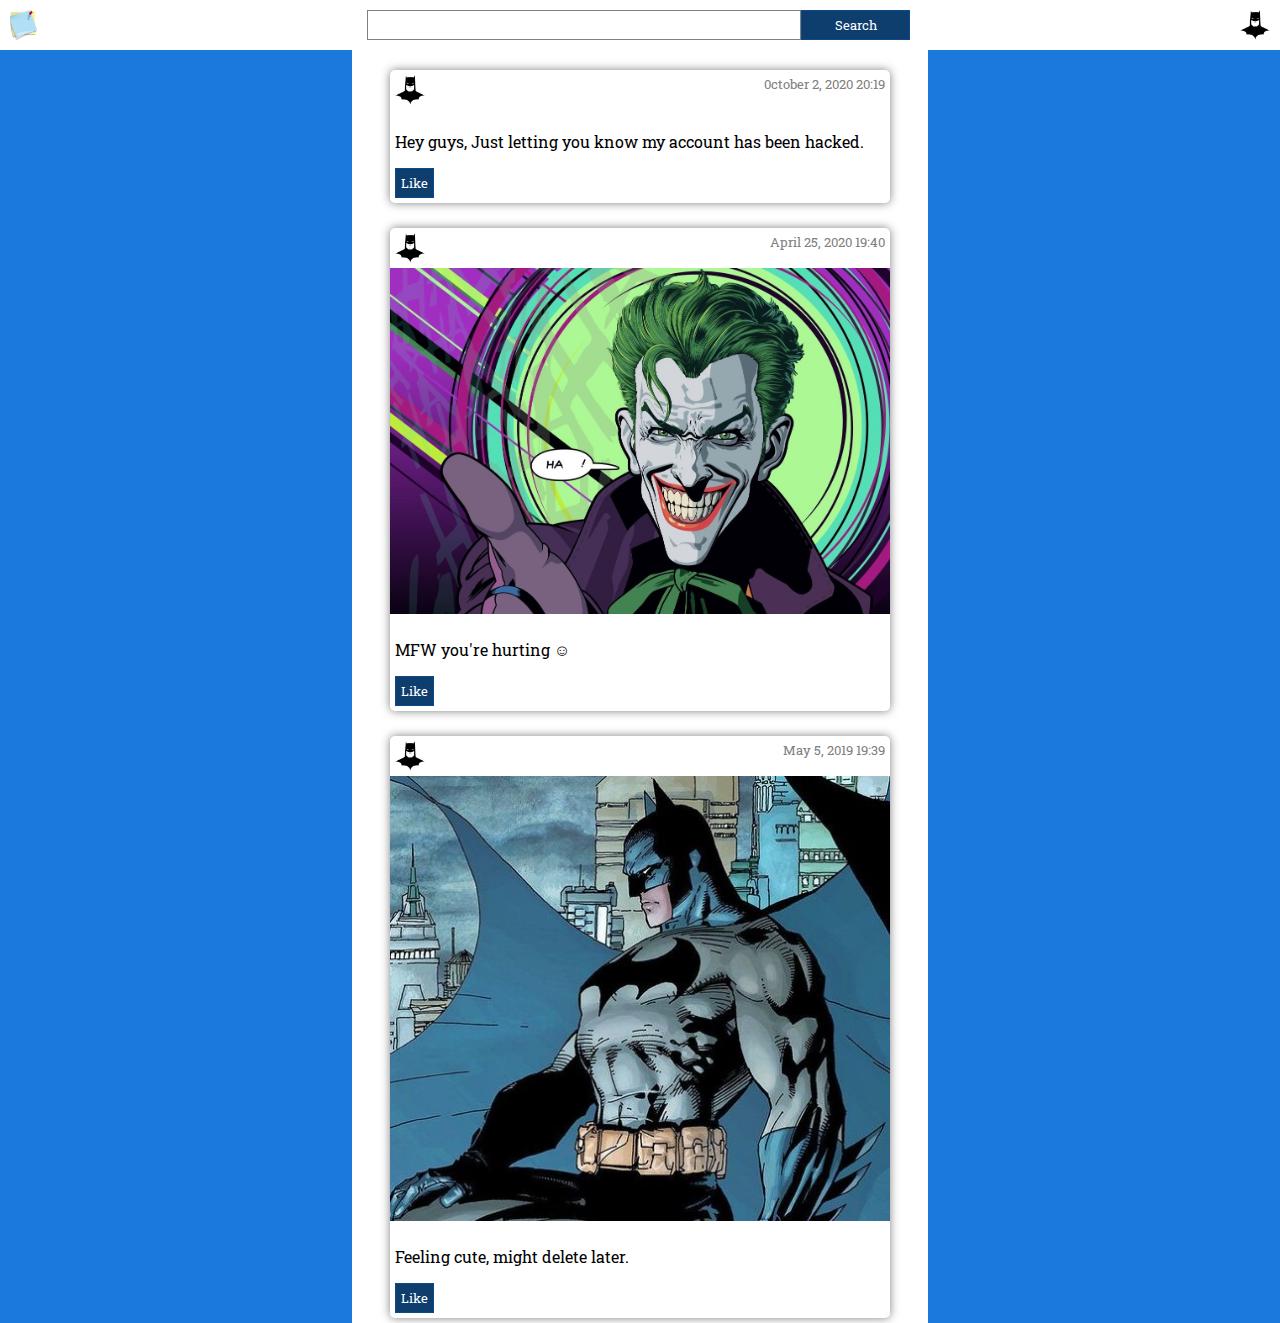
==== index.html @ d6ceef1d "Creating and styling the main page" ====
<!DOCTYPE html>
<html lang="en">
<head>
    <meta charset="UTF-8">
    <meta name="viewport" content="width=device-width, initial-scale=1.0">
    <title>Your profile</title>

    <link rel="stylesheet" href="css/index.css">

    <link href="https://fonts.googleapis.com/css2?family=Roboto+Slab:wght@300;400&display=swap" rel="stylesheet" >
</head>
<body>
    <header>
        <nav>
            <div >
                <img src="./img/postIt1.jpg" alt="Icon">
            </div>
            <div class="search-container">
                <input type="text"><button>Search</button>
            </div>
            <div>
                <img src="./img/batman-icon.jpg" alt="Avatar" id="profile">
            </div>
        </nav>
    </header>

    <section id="posts-container">
        <div class="post">
            <header>
                <img src="./img/batman-icon.jpg" alt="Avatar">
                <small>0ctober 2, 2020 20:19</small>
            </header>
            <footer>
                <p>Hey guys, Just letting you know my account has been hacked.</p>
                <input class="button" type="submit" value="Like">
            </footer>
        </div>
        <div class="post">
            <header>
                <img src="./img/batman-icon.jpg" alt="Avatar">
                <small>April 25, 2020 19:40</small>
            </header>
            <body>
                <img src="./img/joker.jpg" alt="Why so serious?" class="post-image">
            </body>
            <footer>
                <p>MFW you're hurting ☺</p>
                <input class="button" type="submit" value="Like">
            </footer>
        </div>
        <div class="post">
            <header>
                <img src="./img/batman-icon.jpg" alt="Avatar">
                <small>May 5, 2019 19:39</small>
            </header>
            <body>
                <img src="./img/cute.jpg" alt="I'm cute and I know it" class="post-image">
            </body>
            <footer>
                <p>Feeling cute, might delete later.</p>
                <input class="button" type="submit" value="Like">
            </footer>
        </div>
    </section>
</body>
</html>
---- css/index.css ----
html, body {
    margin: 0;
	padding: 0;
    background-color: #1b79de;
}
* {
	font-family: 'Roboto Slab', serif;
}

a {
	color: #1b79de;
	text-decoration: none;
}

nav {
    display: flex;
    background-color: #ffffff;
    align-items: center;
}

nav div{
    height: 30px;
    flex-grow: 4;
    padding: 10px;
}

nav div img {
    height: 100%;
}

#profile {
    float: right;
}

nav div.search-container > input {
    box-sizing: border-box;
    height: 30px;
    width: 80%;
    margin: 0;
    border: 1px solid grey;
}

nav div.search-container > button {
    box-sizing: border-box;
    height: 30px;
    width: 20%;
    margin: 0;
}

input[type=button], input[type=submit], button {
    background:#0e3e6e;
	color: #FFFFFF;
	padding: 5px;
    cursor: pointer;
    border: 1px solid #0d4985;
}

#posts-container {
    width: 45%;
    margin: 0px auto;
	display:flex;
	justify-content:center;
	align-items:center;
    flex-wrap: wrap;
    background-color: white;
}

.post {
    margin: 20px 30px 5px 30px;
	width: 500px;
	background-color: #ffffff;
	text-align: left;
	border-radius: 5px;
	box-shadow: 0px 0px 10px 0px rgba(0,0,0,0.5);
}

.post header {
    height: 30px;
    flex-grow: 4;
    padding: 5px;
}

.post header img{
    height: 100%;
    float: left;
}

.post header small{
    float: right;
    color: grey;
}

.post-image {
    width: 100%;
}

.post footer {
    flex-grow: 4;
    padding: 5px;
}

.post footer button{
    float: left;
}

@media only screen and (max-width: 420px) {
	
}
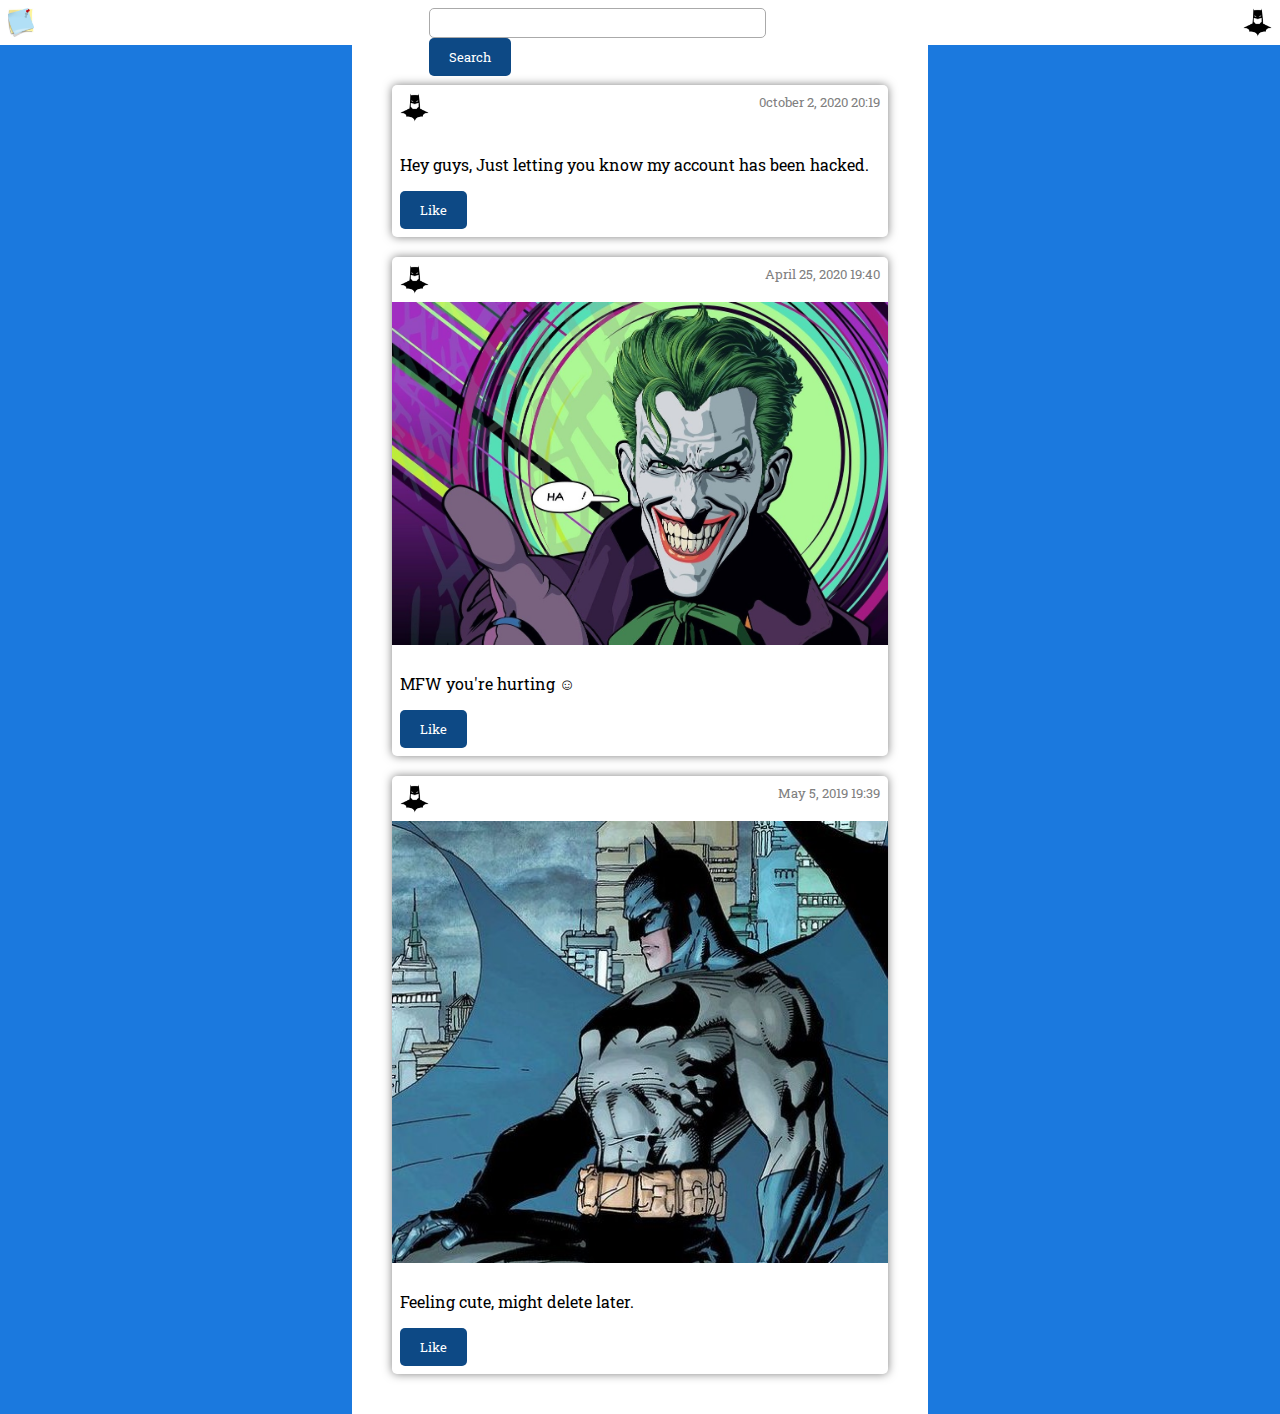
==== commit fe2e5dc4: "styled the main page" ====
--- a/index.html
+++ b/index.html
@@ -6,6 +6,7 @@
     <title>Your profile</title>
 
     <link rel="stylesheet" href="css/index.css">
+    <link rel="stylesheet" href="css/common.css" />
 
     <link href="https://fonts.googleapis.com/css2?family=Roboto+Slab:wght@300;400&display=swap" rel="stylesheet" >
 </head>
@@ -15,8 +16,9 @@
             <div >
                 <img src="./img/postIt1.jpg" alt="Icon">
             </div>
-            <div class="search-container">
-                <input type="text"><button>Search</button>
+            <div id="search-container">
+                <input type="text">
+                <input class="button" type="submit" value="Search">
             </div>
             <div>
                 <img src="./img/batman-icon.jpg" alt="Avatar" id="profile">
--- a/css/index.css
+++ b/css/index.css
@@ -1,27 +1,12 @@
-html, body {
-    margin: 0;
-	padding: 0;
-    background-color: #1b79de;
-}
-* {
-	font-family: 'Roboto Slab', serif;
-}
-
-a {
-	color: #1b79de;
-	text-decoration: none;
-}
-
 nav {
     display: flex;
     background-color: #ffffff;
-    align-items: center;
+    height: 45px;
+    padding: 8px;
 }
 
 nav div{
-    height: 30px;
-    flex-grow: 4;
-    padding: 10px;
+    width: 34%;
 }
 
 nav div img {
@@ -32,41 +17,28 @@
     float: right;
 }
 
-nav div.search-container > input {
-    box-sizing: border-box;
+#search-container > input[type=text] {
     height: 30px;
     width: 80%;
-    margin: 0;
-    border: 1px solid grey;
 }
 
-nav div.search-container > button {
-    box-sizing: border-box;
-    height: 30px;
+.search-container > input[type=button] {
     width: 20%;
-    margin: 0;
-}
-
-input[type=button], input[type=submit], button {
-    background:#0e3e6e;
-	color: #FFFFFF;
-	padding: 5px;
-    cursor: pointer;
-    border: 1px solid #0d4985;
 }
 
 #posts-container {
     width: 45%;
-    margin: 0px auto;
+    margin: auto;
 	display:flex;
 	justify-content:center;
 	align-items:center;
     flex-wrap: wrap;
     background-color: white;
+    padding: 30px;
 }
 
 .post {
-    margin: 20px 30px 5px 30px;
+    margin: 10px;
 	width: 500px;
 	background-color: #ffffff;
 	text-align: left;
@@ -75,9 +47,8 @@
 }
 
 .post header {
-    height: 30px;
-    flex-grow: 4;
-    padding: 5px;
+    height: 45px;
+    padding: 8px;
 }
 
 .post header img{
@@ -96,7 +67,7 @@
 
 .post footer {
     flex-grow: 4;
-    padding: 5px;
+    padding: 8px;
 }
 
 .post footer button{
--- a/css/common.css
+++ b/css/common.css
@@ -0,0 +1,49 @@
+html, body {
+    margin: 0;
+	padding: 0;
+    background-color: #1b79de;
+}
+* {
+	box-sizing: border-box;
+	font-family: 'Roboto Slab', serif;
+}
+
+a {
+	color: #1b79de;
+	text-decoration: none;
+}
+
+input, button {
+    font-size: 13px;
+	resize: none;
+	border-radius: 5px;
+	outline: none;
+}
+
+input[type=text], #login-container #login-box input[type=password]{
+	border: solid 1px #aaaaaa;
+	background-color: white;
+    padding: 10px 15px;
+}
+
+input[type=button], input[type=submit], button {
+    background:#0d4985;
+	color: #FFFFFF;
+	border: none;
+	padding: 10px 20px;
+	cursor: pointer;
+}
+
+input[type=button]:hover, input[type=submit]:hover, button:hover {
+    background:#08335f;
+}
+
+.button-secondary {
+	background:#F0F0F0 !important;
+    color: #111111 !important;
+}
+
+.button-secondary:hover {
+	background:#DDDDDD !important;
+    color: #111111 !important;
+}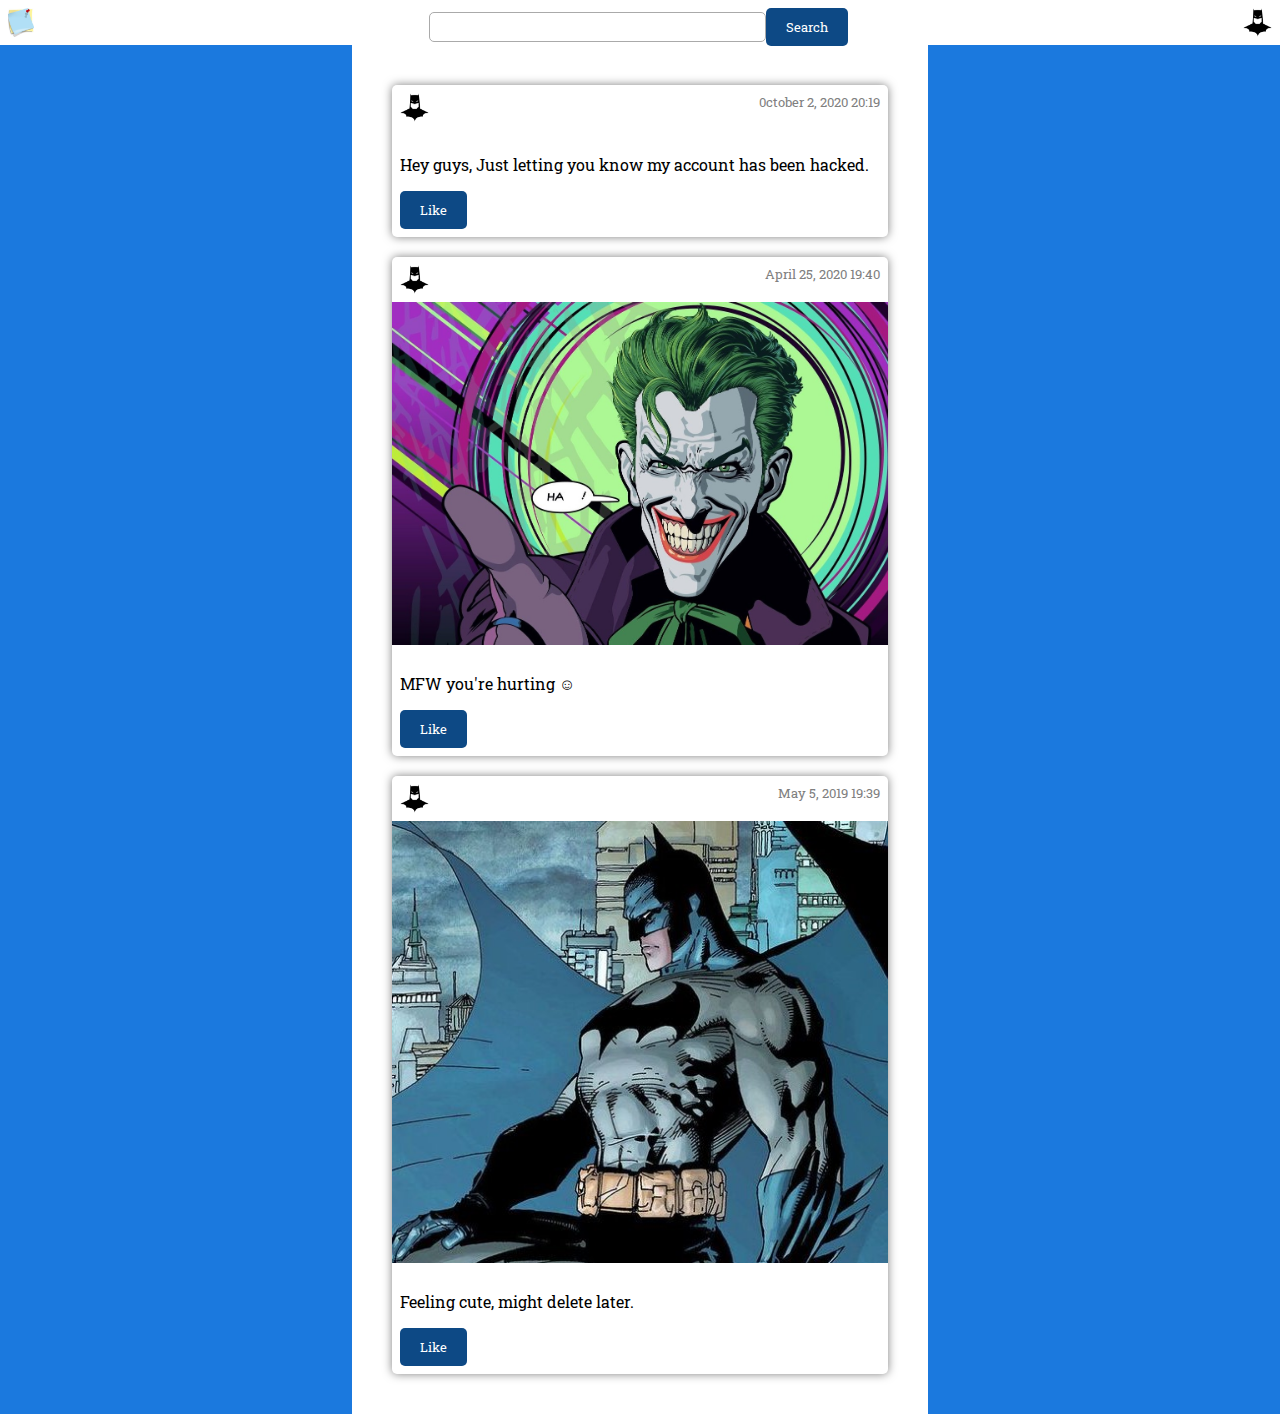
==== commit dc954a8c: "search button position fix" ====
--- a/index.html
+++ b/index.html
@@ -6,7 +6,7 @@
     <title>Your profile</title>
 
     <link rel="stylesheet" href="css/index.css">
-    <link rel="stylesheet" href="css/common.css" />
+    <link rel="stylesheet" href="css/common.css">
 
     <link href="https://fonts.googleapis.com/css2?family=Roboto+Slab:wght@300;400&display=swap" rel="stylesheet" >
 </head>
@@ -17,8 +17,7 @@
                 <img src="./img/postIt1.jpg" alt="Icon">
             </div>
             <div id="search-container">
-                <input type="text">
-                <input class="button" type="submit" value="Search">
+                <input type="text"><input class="button" type="submit" value="Search">
             </div>
             <div>
                 <img src="./img/batman-icon.jpg" alt="Avatar" id="profile">
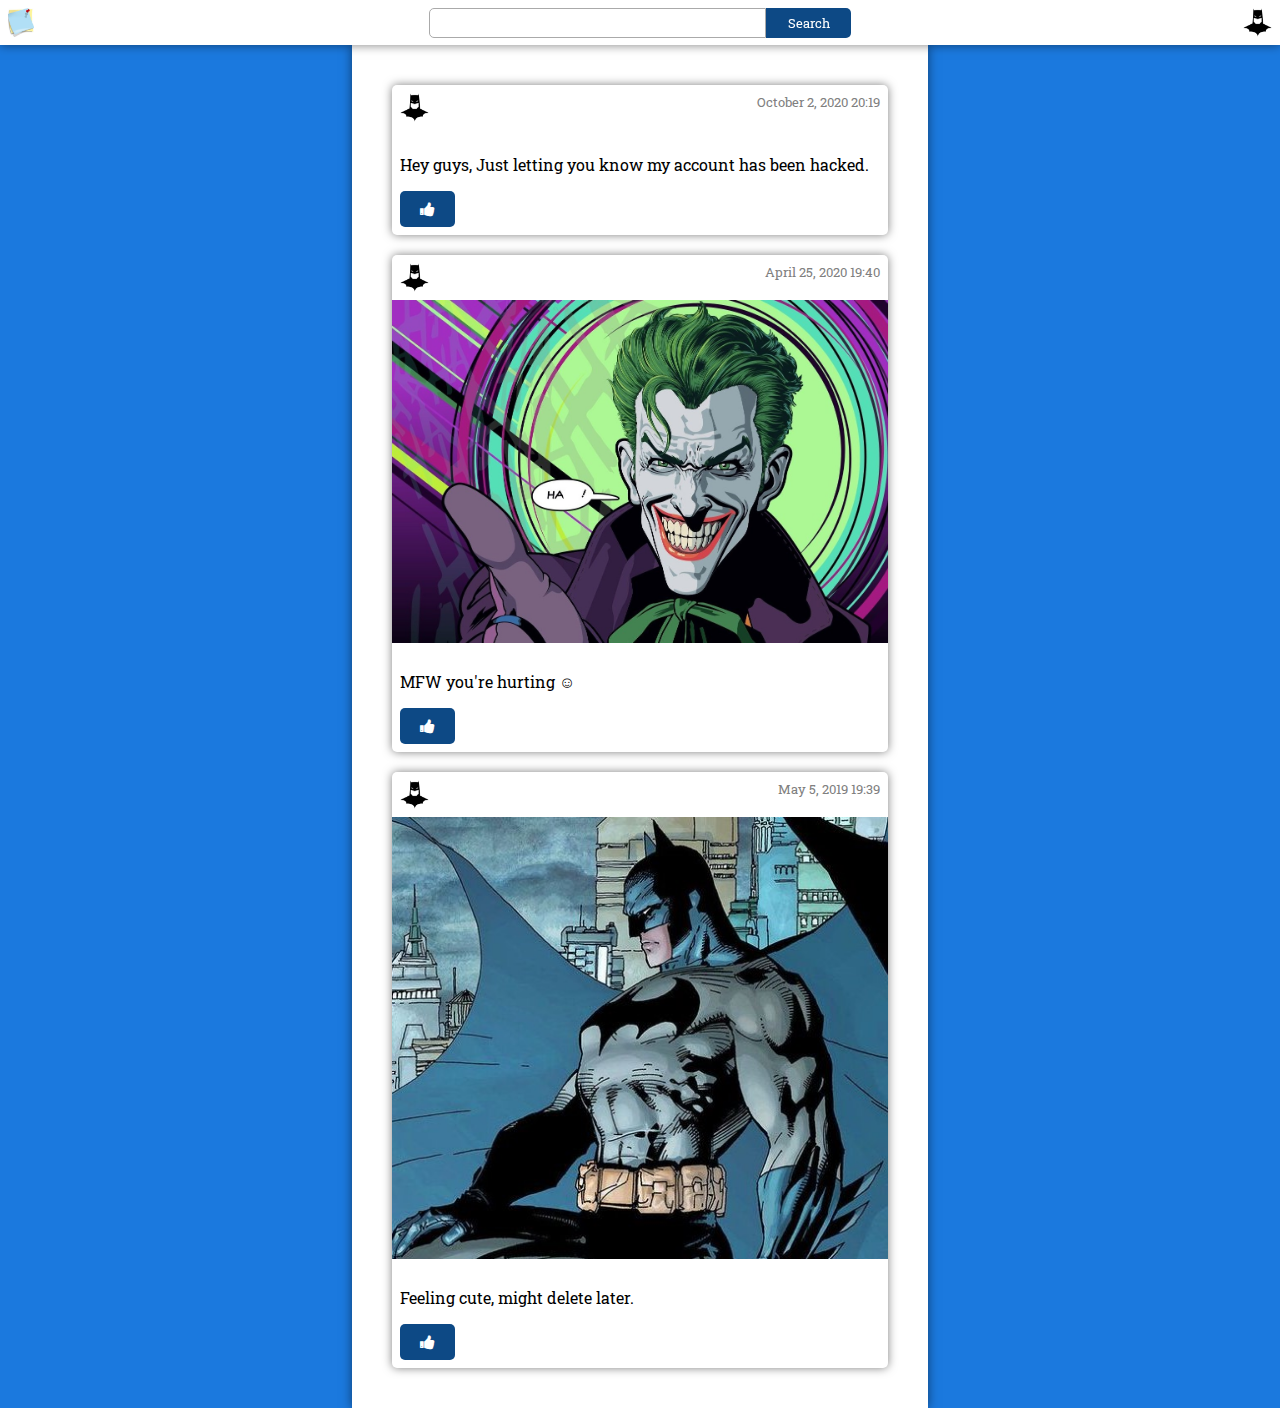
==== commit 09a34883: "Forcibly added required CSS" ====
--- a/index.html
+++ b/index.html
@@ -8,7 +8,9 @@
     <link rel="stylesheet" href="css/index.css">
     <link rel="stylesheet" href="css/common.css">
 
-    <link href="https://fonts.googleapis.com/css2?family=Roboto+Slab:wght@300;400&display=swap" rel="stylesheet" >
+    <link href="https://fonts.googleapis.com/css2?family=Roboto+Slab:wght@300;400&display=swap" rel="stylesheet" />
+    <link href="https://stackpath.bootstrapcdn.com/font-awesome/4.7.0/css/font-awesome.min.css" rel="stylesheet" />
+    
 </head>
 <body>
     <header>
@@ -29,11 +31,11 @@
         <div class="post">
             <header>
                 <img src="./img/batman-icon.jpg" alt="Avatar">
-                <small>0ctober 2, 2020 20:19</small>
+                <small>October 2, 2020 20:19</small>
             </header>
             <footer>
                 <p>Hey guys, Just letting you know my account has been hacked.</p>
-                <input class="button" type="submit" value="Like">
+                <button class="fa fa-thumbs-up"></button>
             </footer>
         </div>
         <div class="post">
@@ -46,7 +48,7 @@
             </body>
             <footer>
                 <p>MFW you're hurting ☺</p>
-                <input class="button" type="submit" value="Like">
+                <button class="fa fa-thumbs-up"></button>
             </footer>
         </div>
         <div class="post">
@@ -59,7 +61,7 @@
             </body>
             <footer>
                 <p>Feeling cute, might delete later.</p>
-                <input class="button" type="submit" value="Like">
+                <button class="fa fa-thumbs-up"></button>
             </footer>
         </div>
     </section>
--- a/css/index.css
+++ b/css/index.css
@@ -3,6 +3,11 @@
     background-color: #ffffff;
     height: 45px;
     padding: 8px;
+    position: fixed;
+    top: 0;
+    left: 0;
+    right: 0;
+	box-shadow: 0px 0px 10px 0px rgba(0,0,0,0.5);
 }
 
 nav div{
@@ -20,10 +25,20 @@
 #search-container > input[type=text] {
     height: 30px;
     width: 80%;
+    margin: 0;
+    height: 30px;
+    padding: 0 10px;
+    border-top-right-radius: 0;
+    border-bottom-right-radius: 0;
 }
 
-.search-container > input[type=button] {
+#search-container > input[type=submit] {
     width: 20%;
+    margin: 0;
+    height: 30px;
+    padding: 0 10px;
+    border-top-left-radius: 0;
+    border-bottom-left-radius: 0;
 }
 
 #posts-container {
@@ -35,6 +50,7 @@
     flex-wrap: wrap;
     background-color: white;
     padding: 30px;
+	box-shadow: 0px 0px 10px 0px rgba(0,0,0,0.5);
 }
 
 .post {
@@ -51,12 +67,12 @@
     padding: 8px;
 }
 
-.post header img{
+.post header img {
     height: 100%;
     float: left;
 }
 
-.post header small{
+.post header img + small {
     float: right;
     color: grey;
 }
@@ -70,10 +86,6 @@
     padding: 8px;
 }
 
-.post footer button{
-    float: left;
-}
-
 @media only screen and (max-width: 420px) {
 	
 }--- a/css/common.css
+++ b/css/common.css
@@ -46,4 +46,8 @@
 .button-secondary:hover {
 	background:#DDDDDD !important;
     color: #111111 !important;
+}
+
+body > header ~ section {
+	margin-top: 45px !important;
 }